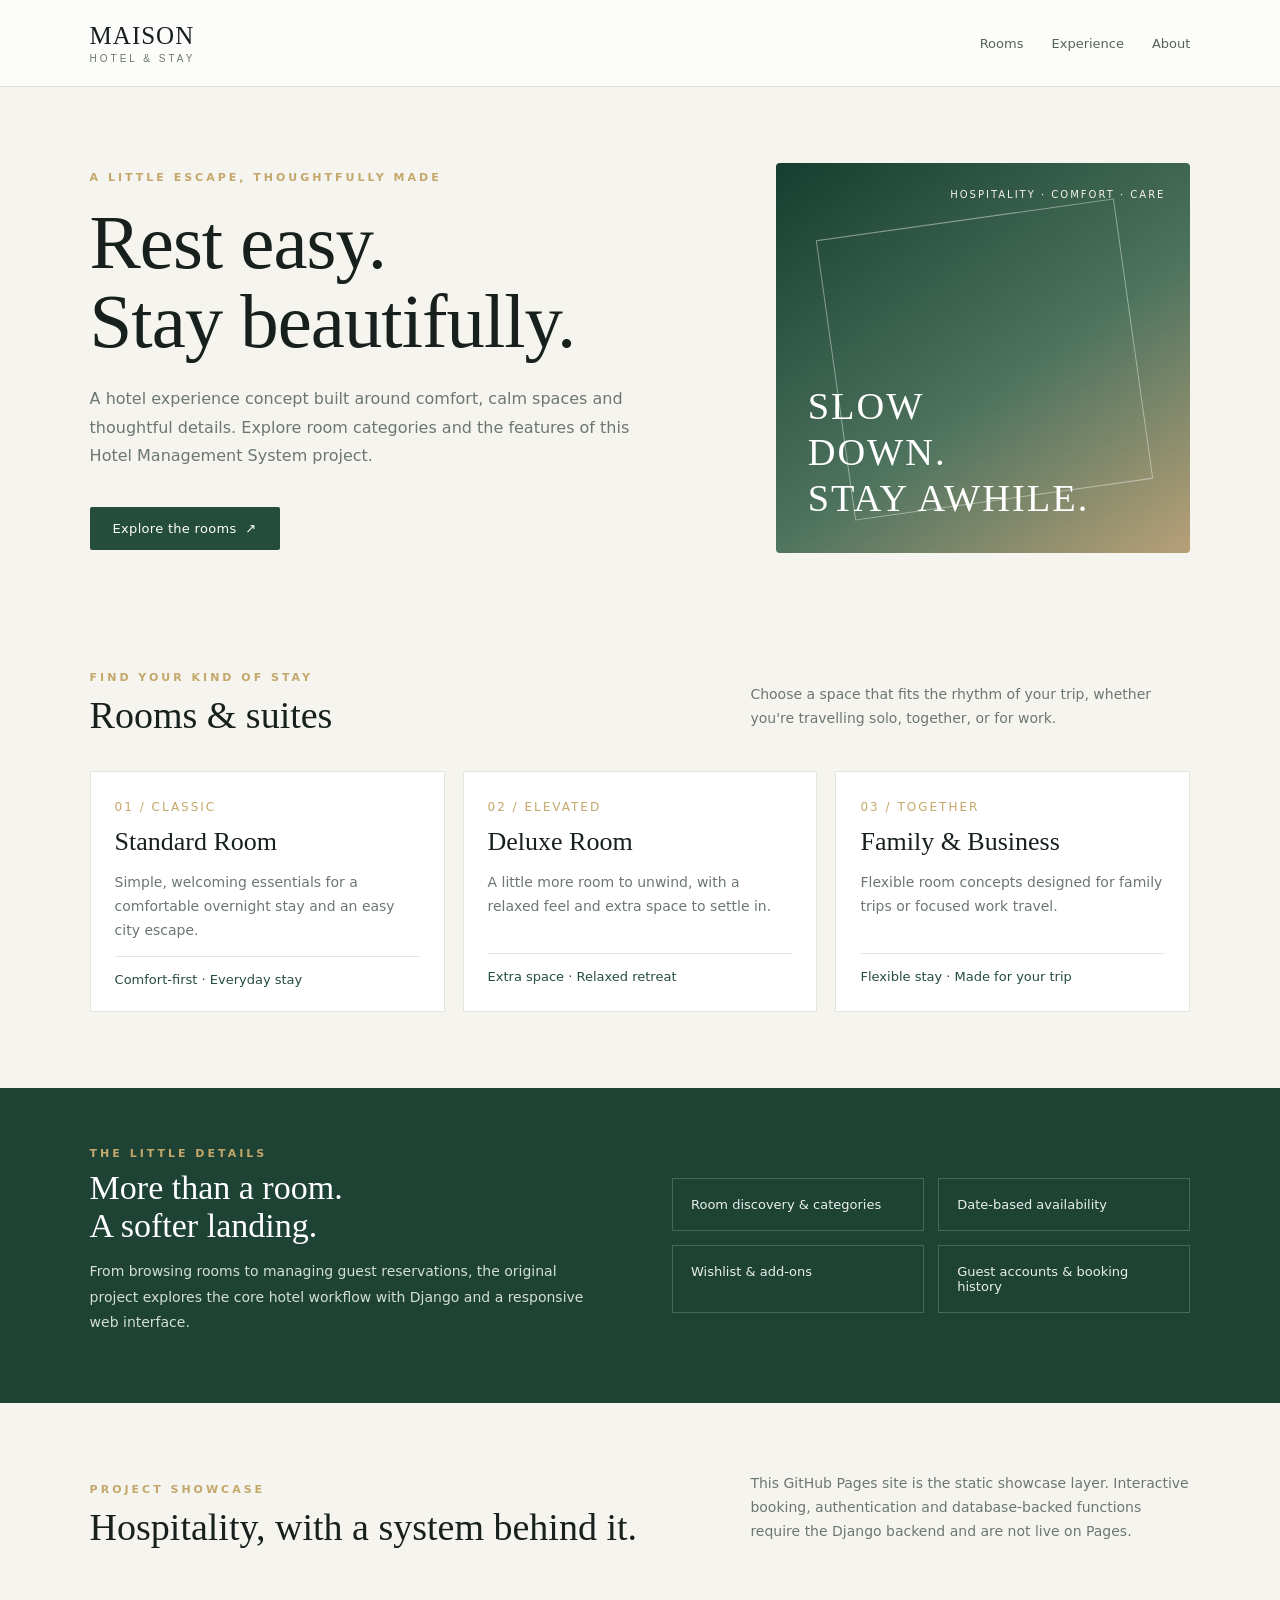
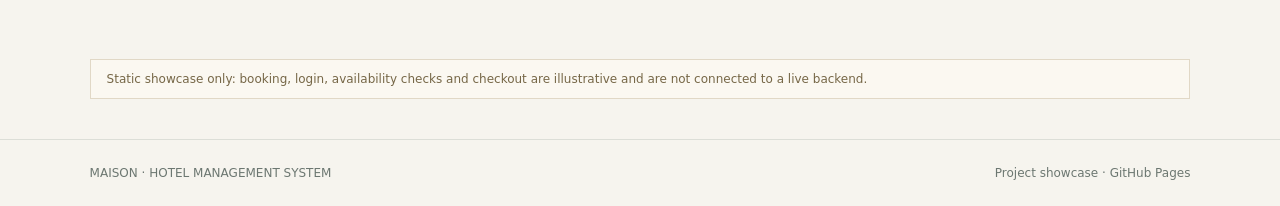
==== docs/index.html @ 65593390 "Add static GitHub Pages hotel showcase" ====
<!doctype html>
<html lang="en">
<head>
<meta charset="utf-8"><meta name="viewport" content="width=device-width,initial-scale=1">
<title>Maison | Hotel Management System</title>
<meta name="description" content="Hotel Management System project showcase. Explore room categories, amenities and the booking experience concept.">
<style>
:root{--ink:#17201d;--muted:#6c7771;--cream:#f6f4ee;--green:#244d3c;--gold:#c4a76b;--white:#fff}
*{box-sizing:border-box}body{margin:0;background:var(--cream);color:var(--ink);font-family:Inter,ui-sans-serif,system-ui,-apple-system,Segoe UI,sans-serif}a{color:inherit;text-decoration:none}
nav{display:flex;align-items:center;justify-content:space-between;padding:22px 7vw;border-bottom:1px solid #dcded7;background:#ffffffb8}
.brand{font-family:Georgia,serif;font-size:25px;letter-spacing:1px}.brand small{font:10px sans-serif;display:block;letter-spacing:3px;color:var(--muted);margin-top:3px}
.links{display:flex;gap:28px;color:#56635c;font-size:13px}.links a:hover{color:var(--gold)}
.hero{padding:76px 7vw 58px;display:grid;grid-template-columns:1.2fr .8fr;gap:5vw;align-items:center}
.eyebrow{color:var(--gold);text-transform:uppercase;letter-spacing:3px;font-size:11px;font-weight:700}
h1{font-family:Georgia,serif;font-weight:400;font-size:clamp(44px,6vw,78px);line-height:1.03;letter-spacing:-1px;margin:18px 0 24px}
.hero p{color:var(--muted);line-height:1.8;max-width:550px;font-size:16px}
.cta{display:inline-block;background:var(--green);color:white;padding:14px 23px;border-radius:2px;margin-top:20px;font-size:13px;letter-spacing:.3px}
.hero-art{min-height:390px;border-radius:4px;background:linear-gradient(145deg,#173d30,#4d735e 56%,#b8a078);position:relative;overflow:hidden}
.hero-art:before{content:"";position:absolute;width:72%;height:72%;left:14%;top:14%;border:1px solid #ffffff6a;transform:rotate(-8deg)}
.hero-art:after{content:"SLOW\A DOWN.\A STAY AWHILE.";white-space:pre;position:absolute;bottom:32px;left:32px;color:#fff;font:clamp(24px,3vw,42px) Georgia,serif;line-height:1.2;letter-spacing:2px}
.art-label{position:absolute;top:26px;right:25px;color:#f7f4eb;letter-spacing:2px;font-size:10px}
.section{padding:55px 7vw 76px}.section-head{display:flex;justify-content:space-between;align-items:end;gap:20px;margin-bottom:26px}
h2{font:400 38px Georgia,serif;margin:8px 0}.section-head p{max-width:440px;color:var(--muted);font-size:14px;line-height:1.7}
.cards{display:grid;grid-template-columns:repeat(3,1fr);gap:18px}.room{background:white;padding:24px;border:1px solid #e4e5df}
.room .num{color:var(--gold);font-size:12px;letter-spacing:2px}.room h3{font:26px Georgia,serif;margin:12px 0}.room p{color:var(--muted);font-size:14px;line-height:1.7;min-height:68px}.room .price{border-top:1px solid #e7e7e1;padding-top:15px;color:var(--green);font-size:13px}
.info{background:#1e4234;color:white;padding:54px 7vw;display:grid;grid-template-columns:1fr 1fr;gap:5vw}.info h2{font-size:34px}.info p{color:#d3ded7;line-height:1.8;font-size:14px}.info .features{display:grid;grid-template-columns:1fr 1fr;gap:14px;align-content:center}.feature{padding:18px;border:1px solid #ffffff30;color:#e9f0ec;font-size:13px}
footer{padding:26px 7vw;display:flex;justify-content:space-between;color:var(--muted);font-size:12px;border-top:1px solid #dcded7}
.note{margin:0 7vw 40px;padding:12px 16px;border:1px solid #e1d8c6;color:#766747;font-size:12px;background:#fbf8f1}
@media(max-width:800px){.hero{grid-template-columns:1fr;padding-top:48px}.hero-art{min-height:300px}.cards{grid-template-columns:1fr}.section-head{display:block}.info{grid-template-columns:1fr}.links{gap:12px}.links a:nth-child(2){display:none}nav{padding:18px 5vw}}
</style>
</head>
<body>
<nav><div class="brand">MAISON<small>HOTEL & STAY</small></div><div class="links"><a href="#rooms">Rooms</a><a href="#experience">Experience</a><a href="#about">About</a></div></nav>
<main>
<section class="hero"><div><span class="eyebrow">A little escape, thoughtfully made</span><h1>Rest easy.<br>Stay beautifully.</h1><p>A hotel experience concept built around comfort, calm spaces and thoughtful details. Explore room categories and the features of this Hotel Management System project.</p><a class="cta" href="#rooms">Explore the rooms&nbsp; ↗</a></div><div class="hero-art"><span class="art-label">HOSPITALITY · COMFORT · CARE</span></div></section>
<section class="section" id="rooms"><div class="section-head"><div><span class="eyebrow">Find your kind of stay</span><h2>Rooms & suites</h2></div><p>Choose a space that fits the rhythm of your trip, whether you're travelling solo, together, or for work.</p></div>
<div class="cards"><article class="room"><span class="num">01 / CLASSIC</span><h3>Standard Room</h3><p>Simple, welcoming essentials for a comfortable overnight stay and an easy city escape.</p><div class="price">Comfort-first · Everyday stay</div></article>
<article class="room"><span class="num">02 / ELEVATED</span><h3>Deluxe Room</h3><p>A little more room to unwind, with a relaxed feel and extra space to settle in.</p><div class="price">Extra space · Relaxed retreat</div></article>
<article class="room"><span class="num">03 / TOGETHER</span><h3>Family & Business</h3><p>Flexible room concepts designed for family trips or focused work travel.</p><div class="price">Flexible stay · Made for your trip</div></article></div></section>
<section class="info" id="experience"><div><span class="eyebrow">The little details</span><h2>More than a room.<br>A softer landing.</h2><p>From browsing rooms to managing guest reservations, the original project explores the core hotel workflow with Django and a responsive web interface.</p></div><div class="features"><div class="feature">Room discovery & categories</div><div class="feature">Date-based availability</div><div class="feature">Wishlist & add-ons</div><div class="feature">Guest accounts & booking history</div></div></section>
<section class="section" id="about"><div class="section-head"><div><span class="eyebrow">Project showcase</span><h2>Hospitality, with a system behind it.</h2></div><p>This GitHub Pages site is the static showcase layer. Interactive booking, authentication and database-backed functions require the Django backend and are not live on Pages.</p></div></section>
<p class="note">Static showcase only: booking, login, availability checks and checkout are illustrative and are not connected to a live backend.</p>
</main><footer><span>MAISON · HOTEL MANAGEMENT SYSTEM</span><span>Project showcase · GitHub Pages</span></footer>
</body></html>
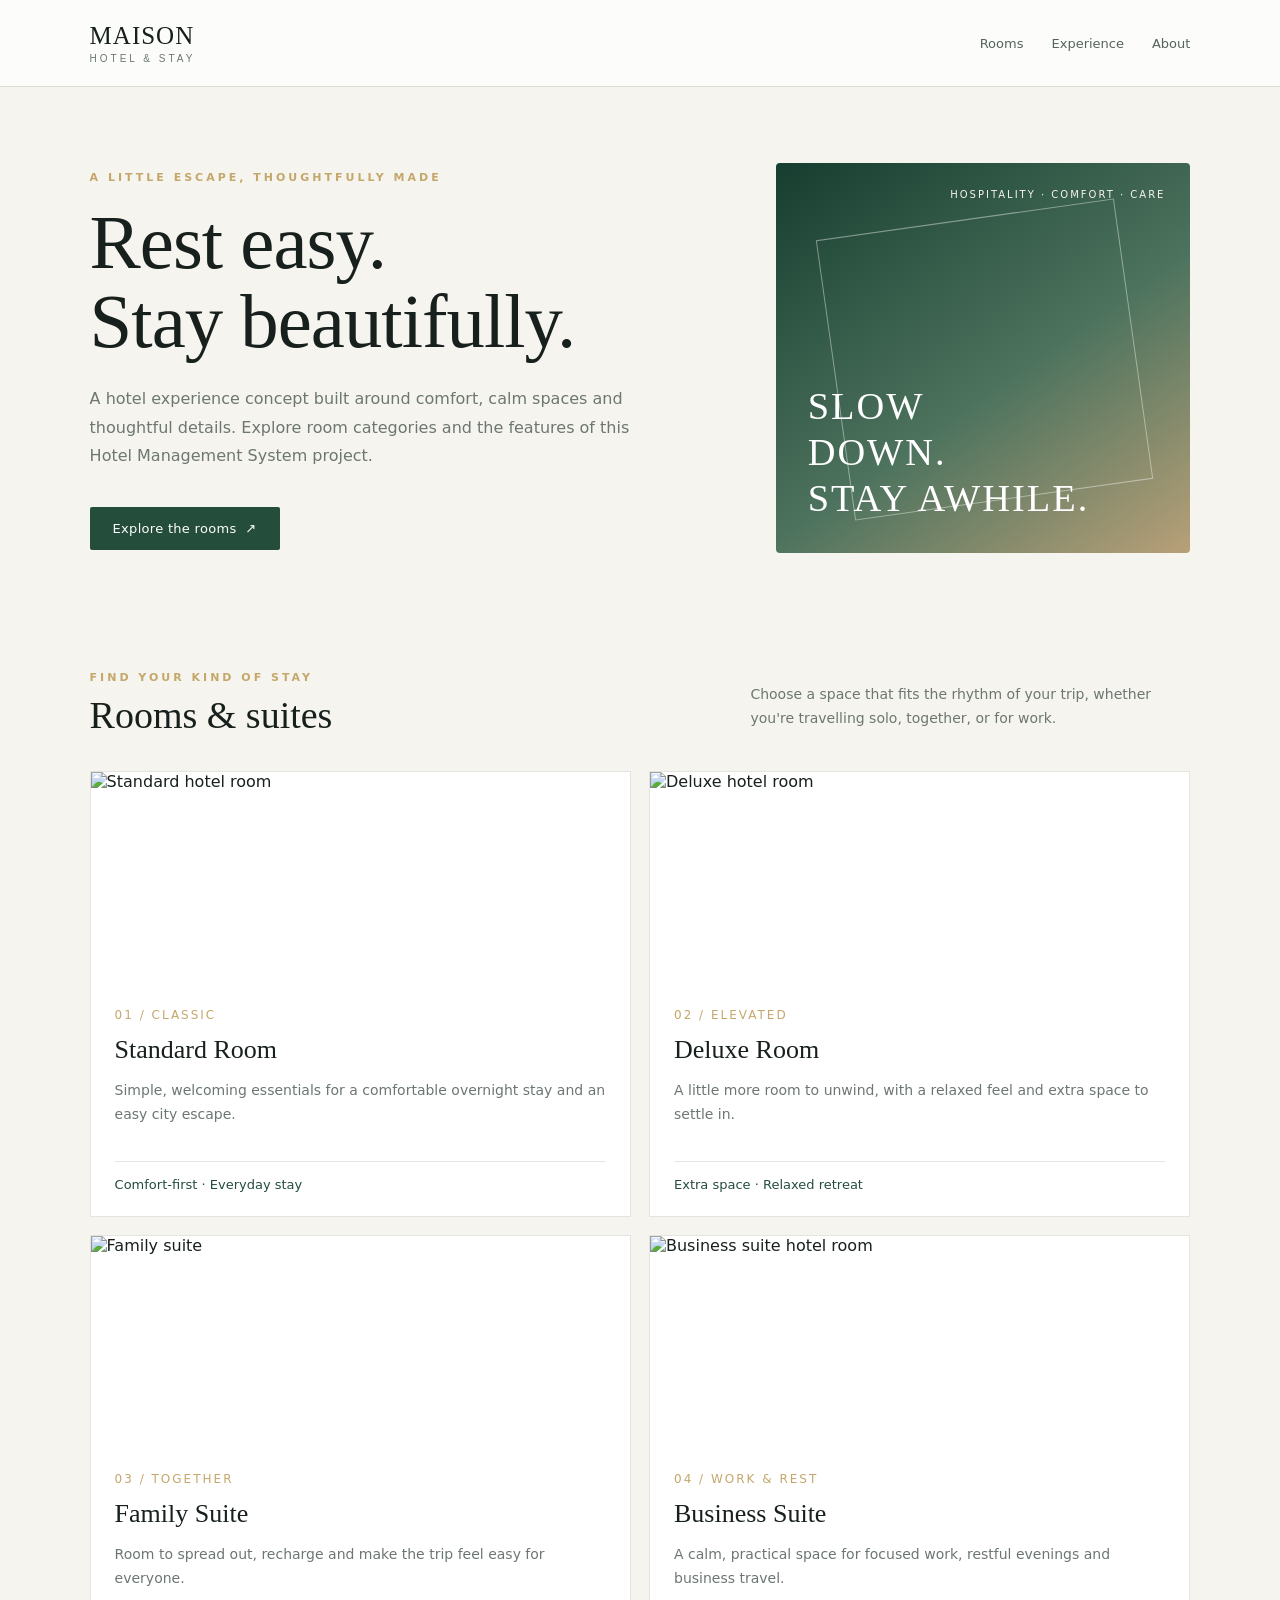
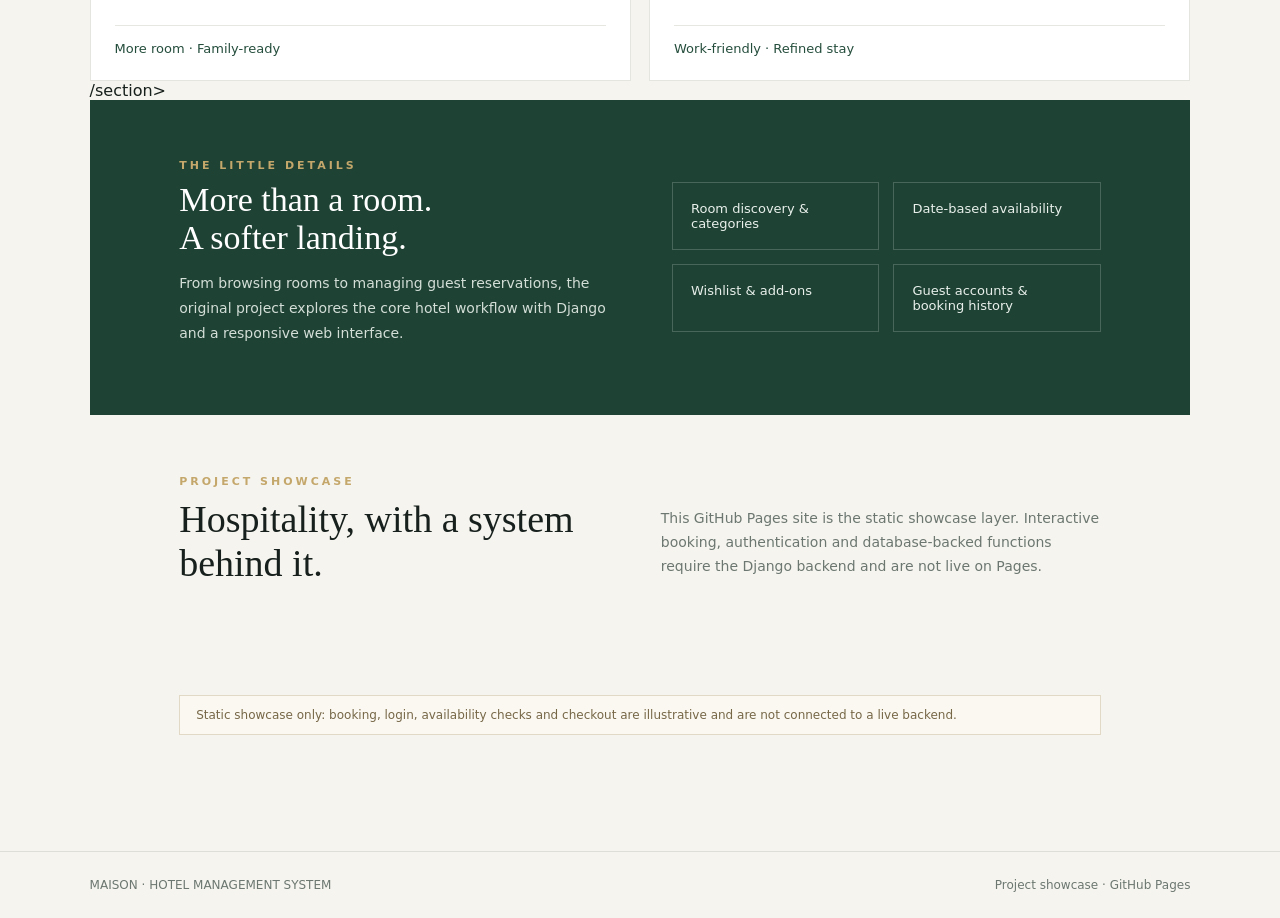
==== commit 93ff686a: "Add photos for each hotel room category" ====
--- a/docs/index.html
+++ b/docs/index.html
@@ -3,7 +3,7 @@
 <head>
 <meta charset="utf-8"><meta name="viewport" content="width=device-width,initial-scale=1">
 <title>Maison | Hotel Management System</title>
-<meta name="description" content="Hotel Management System project showcase. Explore room categories, amenities and the booking experience concept.">
+<meta name="description" content="Hotel Management System project showcase. Explore room categories, amenities and the booking experience concept."><link rel="icon" type="image/svg+xml" href="./favicon.svg">
 <style>
 :root{--ink:#17201d;--muted:#6c7771;--cream:#f6f4ee;--green:#244d3c;--gold:#c4a76b;--white:#fff}
 *{box-sizing:border-box}body{margin:0;background:var(--cream);color:var(--ink);font-family:Inter,ui-sans-serif,system-ui,-apple-system,Segoe UI,sans-serif}a{color:inherit;text-decoration:none}
@@ -21,7 +21,7 @@
 .art-label{position:absolute;top:26px;right:25px;color:#f7f4eb;letter-spacing:2px;font-size:10px}
 .section{padding:55px 7vw 76px}.section-head{display:flex;justify-content:space-between;align-items:end;gap:20px;margin-bottom:26px}
 h2{font:400 38px Georgia,serif;margin:8px 0}.section-head p{max-width:440px;color:var(--muted);font-size:14px;line-height:1.7}
-.cards{display:grid;grid-template-columns:repeat(3,1fr);gap:18px}.room{background:white;padding:24px;border:1px solid #e4e5df}
+.cards{display:grid;grid-template-columns:repeat(2,minmax(0,1fr));gap:18px}.room{background:white;border:1px solid #e4e5df;overflow:hidden;padding:0}.room img{display:block;width:100%;height:210px;object-fit:cover}.room-copy{padding:22px 24px 24px}
 .room .num{color:var(--gold);font-size:12px;letter-spacing:2px}.room h3{font:26px Georgia,serif;margin:12px 0}.room p{color:var(--muted);font-size:14px;line-height:1.7;min-height:68px}.room .price{border-top:1px solid #e7e7e1;padding-top:15px;color:var(--green);font-size:13px}
 .info{background:#1e4234;color:white;padding:54px 7vw;display:grid;grid-template-columns:1fr 1fr;gap:5vw}.info h2{font-size:34px}.info p{color:#d3ded7;line-height:1.8;font-size:14px}.info .features{display:grid;grid-template-columns:1fr 1fr;gap:14px;align-content:center}.feature{padding:18px;border:1px solid #ffffff30;color:#e9f0ec;font-size:13px}
 footer{padding:26px 7vw;display:flex;justify-content:space-between;color:var(--muted);font-size:12px;border-top:1px solid #dcded7}
@@ -34,9 +34,12 @@
 <main>
 <section class="hero"><div><span class="eyebrow">A little escape, thoughtfully made</span><h1>Rest easy.<br>Stay beautifully.</h1><p>A hotel experience concept built around comfort, calm spaces and thoughtful details. Explore room categories and the features of this Hotel Management System project.</p><a class="cta" href="#rooms">Explore the rooms&nbsp; ↗</a></div><div class="hero-art"><span class="art-label">HOSPITALITY · COMFORT · CARE</span></div></section>
 <section class="section" id="rooms"><div class="section-head"><div><span class="eyebrow">Find your kind of stay</span><h2>Rooms & suites</h2></div><p>Choose a space that fits the rhythm of your trip, whether you're travelling solo, together, or for work.</p></div>
-<div class="cards"><article class="room"><span class="num">01 / CLASSIC</span><h3>Standard Room</h3><p>Simple, welcoming essentials for a comfortable overnight stay and an easy city escape.</p><div class="price">Comfort-first · Everyday stay</div></article>
-<article class="room"><span class="num">02 / ELEVATED</span><h3>Deluxe Room</h3><p>A little more room to unwind, with a relaxed feel and extra space to settle in.</p><div class="price">Extra space · Relaxed retreat</div></article>
-<article class="room"><span class="num">03 / TOGETHER</span><h3>Family & Business</h3><p>Flexible room concepts designed for family trips or focused work travel.</p><div class="price">Flexible stay · Made for your trip</div></article></div></section>
+<div class="cards">
+<article class="room"><img loading="lazy" src="https://images.unsplash.com/photo-1611892440504-42a792e24d32?auto=format&fit=crop&w=900&q=85" alt="Standard hotel room"><div class="room-copy"><span class="num">01 / CLASSIC</span><h3>Standard Room</h3><p>Simple, welcoming essentials for a comfortable overnight stay and an easy city escape.</p><div class="price">Comfort-first · Everyday stay</div></div></article>
+<article class="room"><img loading="lazy" src="https://images.unsplash.com/photo-1618773928121-c32242e63f39?auto=format&fit=crop&w=900&q=85" alt="Deluxe hotel room"><div class="room-copy"><span class="num">02 / ELEVATED</span><h3>Deluxe Room</h3><p>A little more room to unwind, with a relaxed feel and extra space to settle in.</p><div class="price">Extra space · Relaxed retreat</div></div></article>
+<article class="room"><img loading="lazy" src="https://images.unsplash.com/photo-1566073771259-6a8506099945?auto=format&fit=crop&w=900&q=85" alt="Family suite"><div class="room-copy"><span class="num">03 / TOGETHER</span><h3>Family Suite</h3><p>Room to spread out, recharge and make the trip feel easy for everyone.</p><div class="price">More room · Family-ready</div></div></article>
+<article class="room"><img loading="lazy" src="https://images.unsplash.com/photo-1590490360182-c33d57733427?auto=format&fit=crop&w=900&q=85" alt="Business suite hotel room"><div class="room-copy"><span class="num">04 / WORK & REST</span><h3>Business Suite</h3><p>A calm, practical space for focused work, restful evenings and business travel.</p><div class="price">Work-friendly · Refined stay</div></div></article>
+</div>/section>
 <section class="info" id="experience"><div><span class="eyebrow">The little details</span><h2>More than a room.<br>A softer landing.</h2><p>From browsing rooms to managing guest reservations, the original project explores the core hotel workflow with Django and a responsive web interface.</p></div><div class="features"><div class="feature">Room discovery & categories</div><div class="feature">Date-based availability</div><div class="feature">Wishlist & add-ons</div><div class="feature">Guest accounts & booking history</div></div></section>
 <section class="section" id="about"><div class="section-head"><div><span class="eyebrow">Project showcase</span><h2>Hospitality, with a system behind it.</h2></div><p>This GitHub Pages site is the static showcase layer. Interactive booking, authentication and database-backed functions require the Django backend and are not live on Pages.</p></div></section>
 <p class="note">Static showcase only: booking, login, availability checks and checkout are illustrative and are not connected to a live backend.</p>
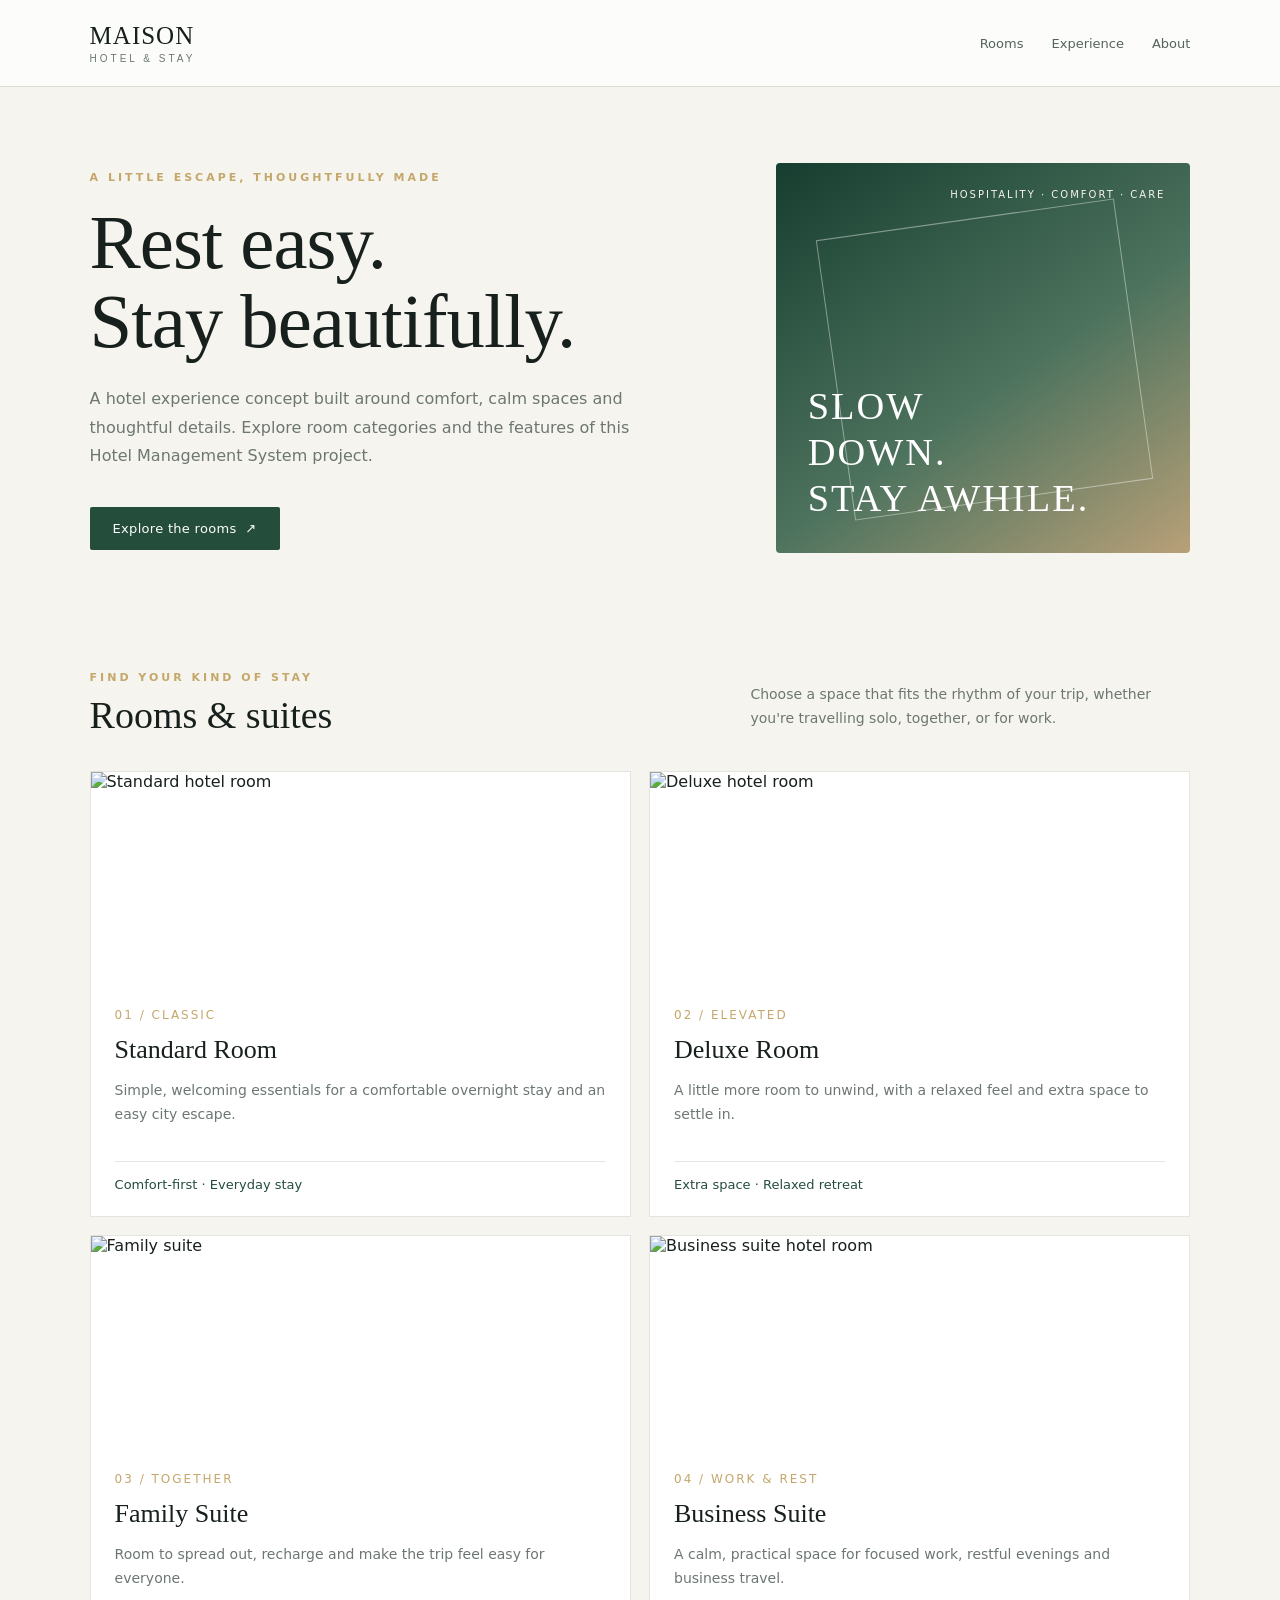
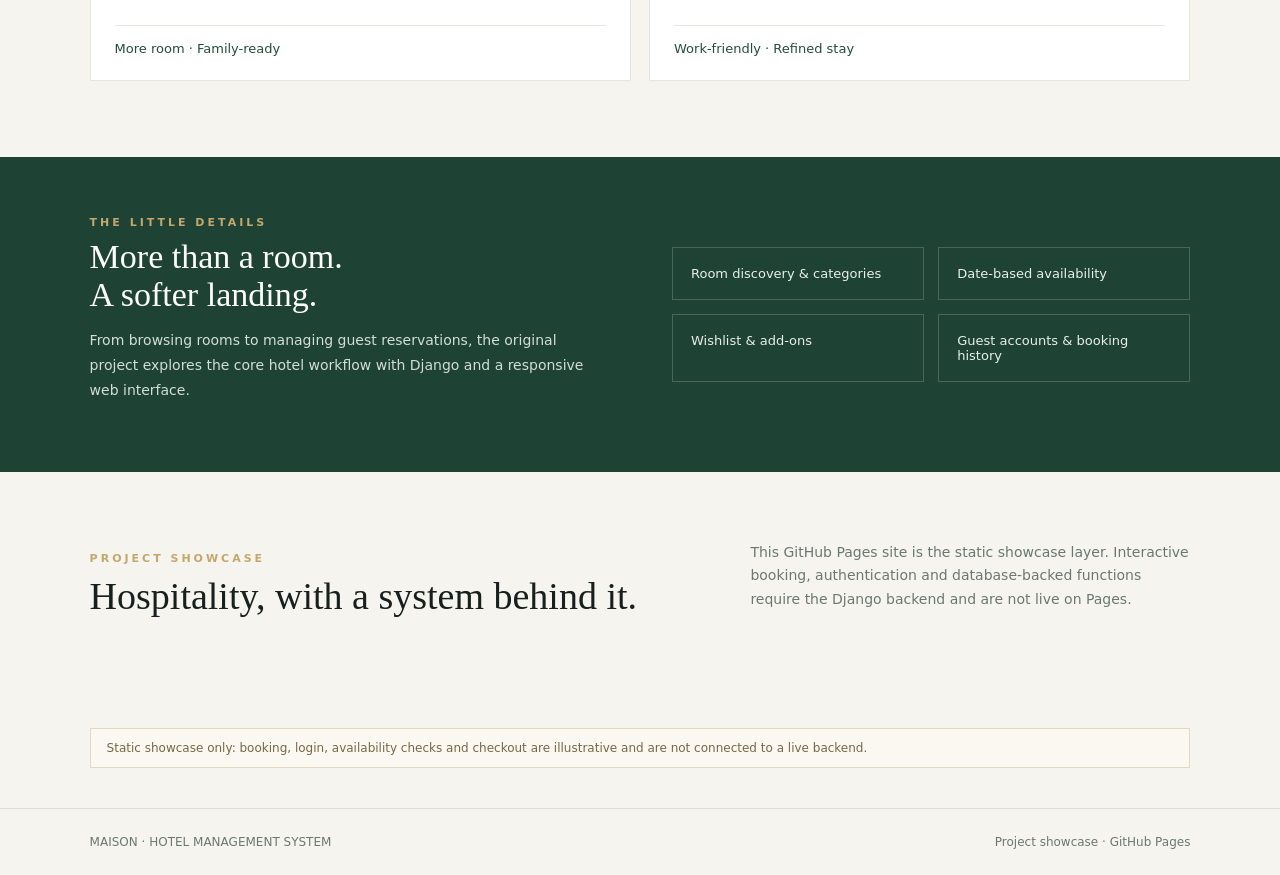
==== commit 9bd9f116: "Repair room cards section closing markup" ====
--- a/docs/index.html
+++ b/docs/index.html
@@ -39,7 +39,7 @@
 <article class="room"><img loading="lazy" src="https://images.unsplash.com/photo-1618773928121-c32242e63f39?auto=format&fit=crop&w=900&q=85" alt="Deluxe hotel room"><div class="room-copy"><span class="num">02 / ELEVATED</span><h3>Deluxe Room</h3><p>A little more room to unwind, with a relaxed feel and extra space to settle in.</p><div class="price">Extra space · Relaxed retreat</div></div></article>
 <article class="room"><img loading="lazy" src="https://images.unsplash.com/photo-1566073771259-6a8506099945?auto=format&fit=crop&w=900&q=85" alt="Family suite"><div class="room-copy"><span class="num">03 / TOGETHER</span><h3>Family Suite</h3><p>Room to spread out, recharge and make the trip feel easy for everyone.</p><div class="price">More room · Family-ready</div></div></article>
 <article class="room"><img loading="lazy" src="https://images.unsplash.com/photo-1590490360182-c33d57733427?auto=format&fit=crop&w=900&q=85" alt="Business suite hotel room"><div class="room-copy"><span class="num">04 / WORK & REST</span><h3>Business Suite</h3><p>A calm, practical space for focused work, restful evenings and business travel.</p><div class="price">Work-friendly · Refined stay</div></div></article>
-</div>/section>
+</div></section>
 <section class="info" id="experience"><div><span class="eyebrow">The little details</span><h2>More than a room.<br>A softer landing.</h2><p>From browsing rooms to managing guest reservations, the original project explores the core hotel workflow with Django and a responsive web interface.</p></div><div class="features"><div class="feature">Room discovery & categories</div><div class="feature">Date-based availability</div><div class="feature">Wishlist & add-ons</div><div class="feature">Guest accounts & booking history</div></div></section>
 <section class="section" id="about"><div class="section-head"><div><span class="eyebrow">Project showcase</span><h2>Hospitality, with a system behind it.</h2></div><p>This GitHub Pages site is the static showcase layer. Interactive booking, authentication and database-backed functions require the Django backend and are not live on Pages.</p></div></section>
 <p class="note">Static showcase only: booking, login, availability checks and checkout are illustrative and are not connected to a live backend.</p>
